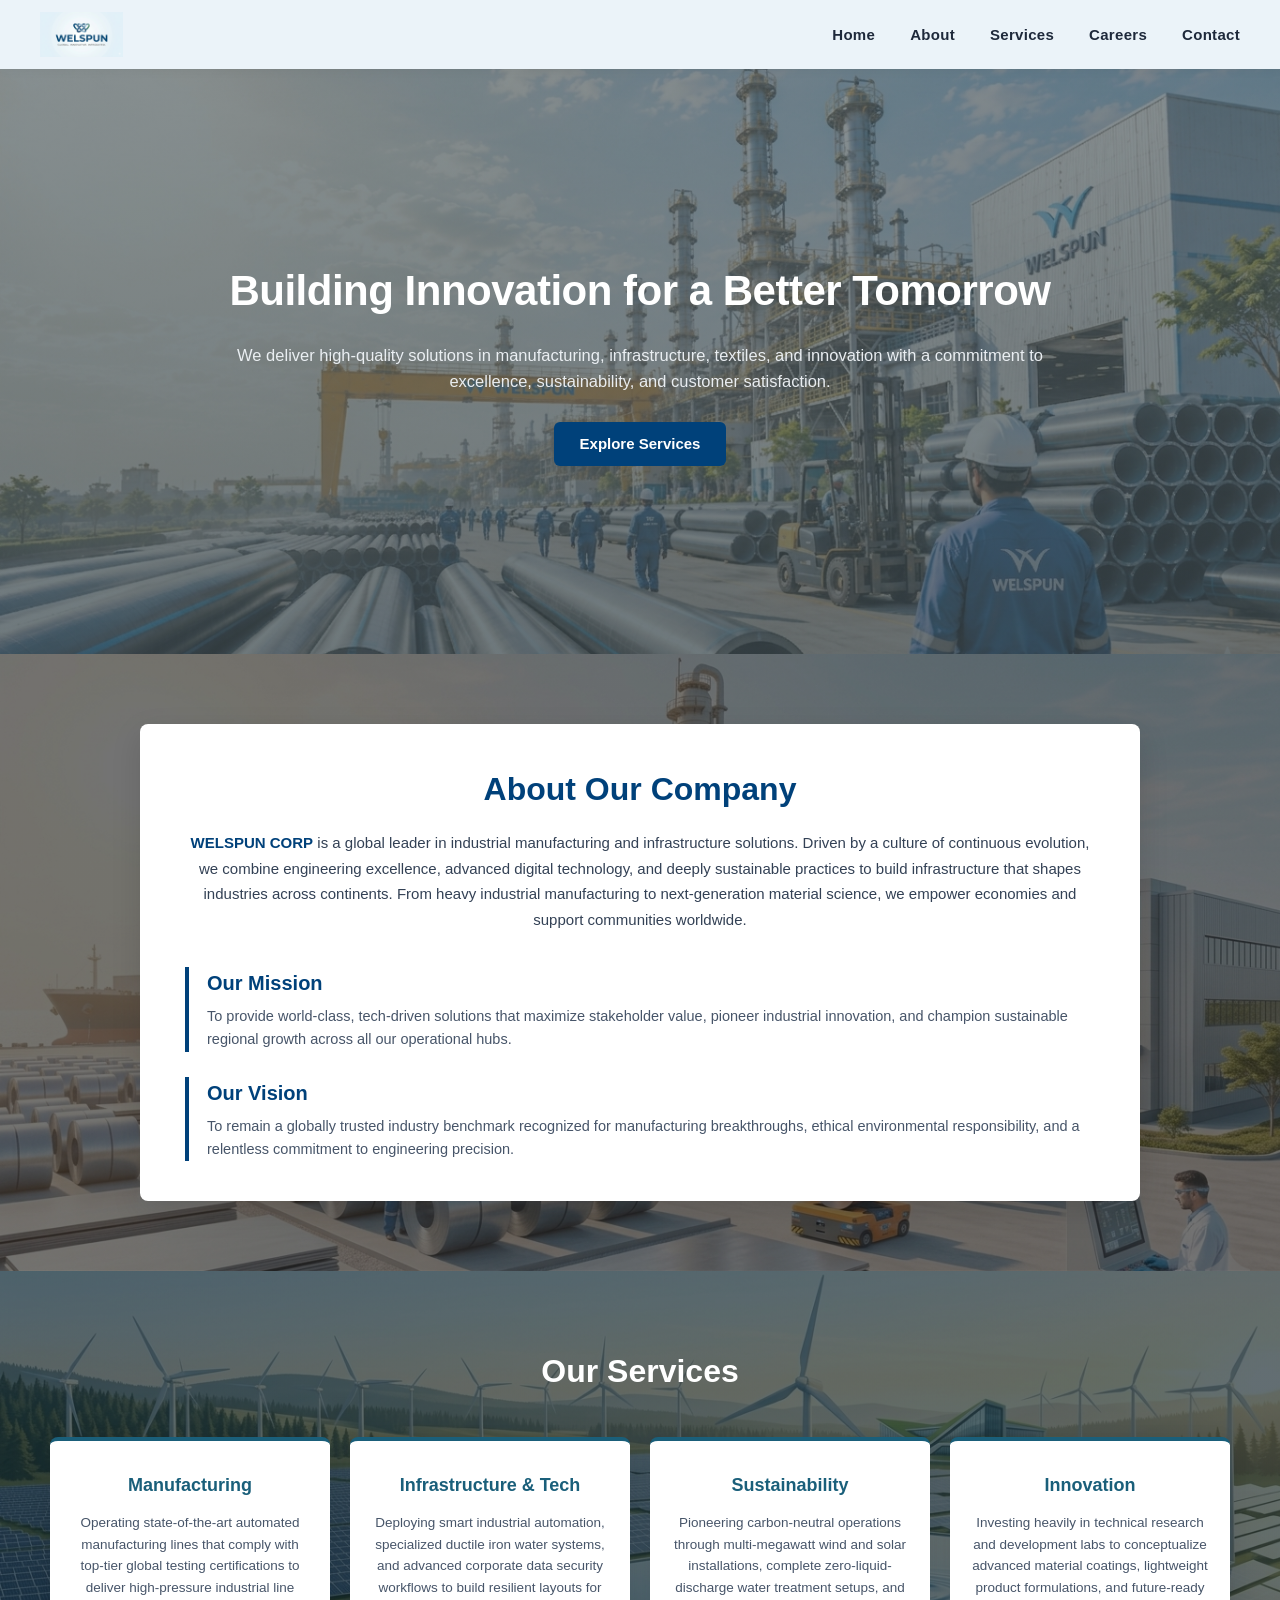
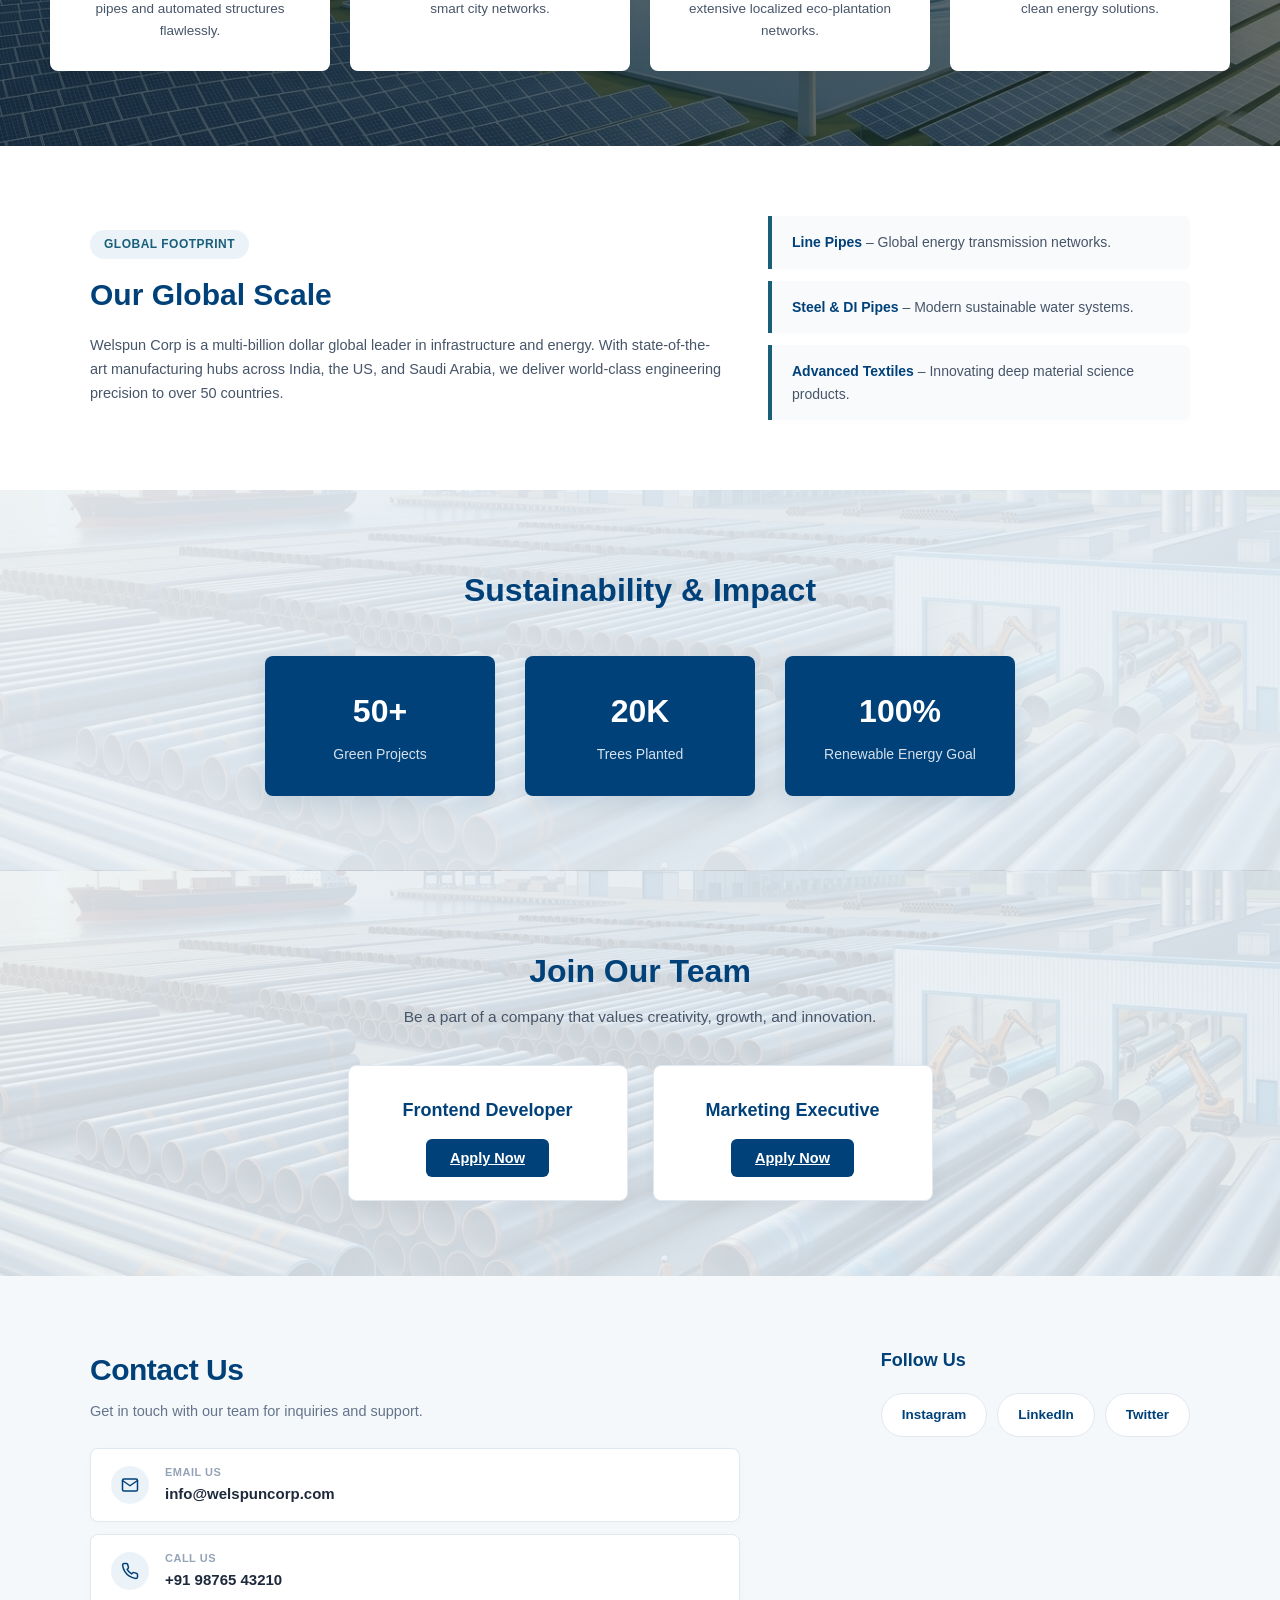
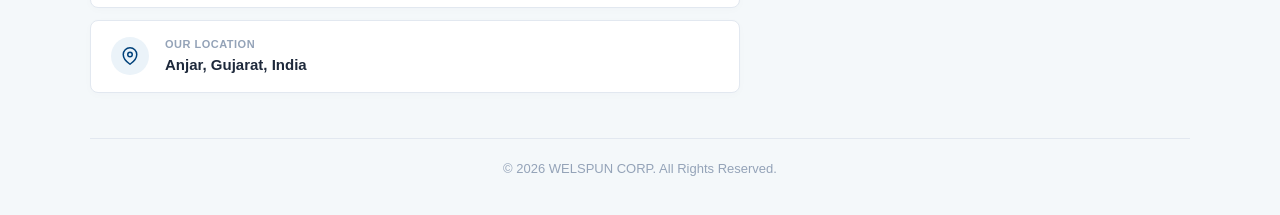
==== index.html @ 08126208 "Rename webpage.html to index.html" ====
<!DOCTYPE html>
<html lang="en">
<head>
    <meta charset="UTF-8">
    <meta name="viewport" content="width=device-width, initial-scale=1.0">
    <title>Welspun Corp Project</title>
    <link rel="stylesheet" href="style.css">
</head>
<body>

    <nav class="navbar">
        <div class="logo">
            <img src="photo_ai.png" alt="Welspun Logo" class="logo-img">
        </div>
        <ul class="nav-links">
            <li><a href="#home">Home</a></li>
            <li><a href="#about">About</a></li>
            <li><a href="#services">Services</a></li>
            <li><a href="#careers">Careers</a></li>
            <li><a href="#contact">Contact</a></li>
        </ul>
    </nav>


    <section id="home" class="hero">
        <div class="hero-content">
            <h1>Building Innovation for a Better Tomorrow</h1>
            <p>We deliver high-quality solutions in manufacturing, infrastructure, textiles, and innovation with a commitment to excellence, sustainability, and customer satisfaction.</p>
            <a href="#about" class="btn">Explore Services</a>
        </div>
    </section>


    <section id="about" class="about">
        <div class="about-container">
            <div class="about-content">
                <h2>About Our Company</h2>
                <p>
                    <span class="company-name">WELSPUN CORP</span> is a global leader in industrial manufacturing and infrastructure solutions. Driven by a culture of continuous evolution, we combine engineering excellence, advanced digital technology, and deeply sustainable practices to build infrastructure that shapes industries across continents. From heavy industrial manufacturing to next-generation material science, we empower economies and support communities worldwide.
                </p>

                <div class="about-points">
                    <div class="point">
                        <h3>Our Mission</h3>
                        <p>To provide world-class, tech-driven solutions that maximize stakeholder value, pioneer industrial innovation, and champion sustainable regional growth across all our operational hubs.</p>
                    </div>
                    <div class="point">
                        <h3>Our Vision</h3>
                        <p>To remain a globally trusted industry benchmark recognized for manufacturing breakthroughs, ethical environmental responsibility, and a relentless commitment to engineering precision.</p>
                    </div>
                </div>
            </div>
        </div>
    </section>


    <section id="services" class="services">
        <h2>Our Services</h2>
        <div class="service-container">
            <div class="service-card">
                <h3>Manufacturing</h3>
                <p>Operating state-of-the-art automated manufacturing lines that comply with top-tier global testing certifications to deliver high-pressure industrial line pipes and automated structures flawlessly.</p>
            </div>
            <div class="service-card">
                <h3>Infrastructure &amp; Tech</h3>
                <p>Deploying smart industrial automation, specialized ductile iron water systems, and advanced corporate data security workflows to build resilient layouts for smart city networks.</p>
            </div>
            <div class="service-card">
                <h3>Sustainability</h3>
                <p>Pioneering carbon-neutral operations through multi-megawatt wind and solar installations, complete zero-liquid-discharge water treatment setups, and extensive localized eco-plantation networks.</p>
            </div>
            <div class="service-card">
                <h3>Innovation</h3>
                <p>Investing heavily in technical research and development labs to conceptualize advanced material coatings, lightweight product formulations, and future-ready clean energy solutions.</p>
            </div>
        </div>
    </section>


    <section class="heritage-section">
        <div class="heritage-container">
            <div class="heritage-text">
                <span class="section-tag">Global Footprint</span>
                <h2>Our Global Scale</h2>
                <p>Welspun Corp is a multi-billion dollar global leader in infrastructure and energy. With state-of-the-art manufacturing hubs across India, the US, and Saudi Arabia, we deliver world-class engineering precision to over 50 countries.</p>
            </div>
            <div class="verticals-mini-grid">
                <div class="mini-card"><strong>Line Pipes</strong> – Global energy transmission networks.</div>
                <div class="mini-card"><strong>Steel &amp; DI Pipes</strong> – Modern sustainable water systems.</div>
                <div class="mini-card"><strong>Advanced Textiles</strong> – Innovating deep material science products.</div>
            </div>
        </div>
    </section>


    <section class="sustainability">
        <h2>Sustainability &amp; Impact</h2>
        <div class="stats-container">
            <div class="stat-box">
                <h3>50+</h3>
                <p>Green Projects</p>
            </div>
            <div class="stat-box">
                <h3>20K</h3>
                <p>Trees Planted</p>
            </div>
            <div class="stat-box">
                <h3>100%</h3>
                <p>Renewable Energy Goal</p>
            </div>
        </div>
    </section>


    <section class="careers" id="careers">
        <h2>Join Our Team</h2>
        <p>Be a part of a company that values creativity, growth, and innovation.</p>

        <div class="job-list">
            <div class="job-card">
                <h3>Frontend Developer</h3>
                <a href="apply-frontend.html" class="apply-btn">Apply Now</a>
            </div>
            <div class="job-card">
                <h3>Marketing Executive</h3>
                <a href="apply-marketing.html" class="apply-btn">Apply Now</a>
            </div>
        </div>
    </section>


    <footer id="contact" class="contact-section">
        <div class="footer-container">
            
            <div class="footer-info">
                <h2>Contact Us</h2>
                <p class="contact-subtitle">Get in touch with our team for inquiries and support.</p>
                
                <div class="contact-cards-grid">
                    <div class="contact-card-item">
                        <div class="icon-wrapper">
                            <svg viewBox="0 0 24 24" fill="none" stroke="currentColor" stroke-width="2" stroke-linecap="round" stroke-linejoin="round">
                                <path d="M4 4h16c1.1 0 2 .9 2 2v12c0 1.1-.9 2-2 2H4c-1.1 0-2-.9-2-2V6c0-1.1.9-2 2-2z"></path>
                                <polyline points="22,6 12,13 2,6"></polyline>
                            </svg>
                        </div>
                        <div class="card-text-content">
                            <span class="card-label">Email Us</span>
                            <a href="mailto:info@welspuncorp.com" class="card-link">info@welspuncorp.com</a>
                        </div>
                    </div>
                    
                    <div class="contact-card-item">
                        <div class="icon-wrapper">
                            <svg viewBox="0 0 24 24" fill="none" stroke="currentColor" stroke-width="2" stroke-linecap="round" stroke-linejoin="round">
                                <path d="M22 16.92v3a2 2 0 0 1-2.18 2 19.79 19.79 0 0 1-8.63-3.07 19.5 19.5 0 0 1-6-6 19.79 19.79 0 0 1-3.07-8.67A2 2 0 0 1 4.11 2h3a2 2 0 0 1 2 1.72 12.84 12.84 0 0 0 .7 2.81 2 2 0 0 1-.45 2.11L8.09 9.91a16 16 0 0 0 6 6l1.27-1.27a2 2 0 0 1 2.11-.45 12.84 12.84 0 0 0 2.81.7A2 2 0 0 1 22 16.92z"></path>
                            </svg>
                        </div>
                        <div class="card-text-content">
                            <span class="card-label">Call Us</span>
                            <a href="tel:+919876543210" class="card-link">+91 98765 43210</a>
                        </div>
                    </div>
                    
                    <div class="contact-card-item">
                        <div class="icon-wrapper">
                            <svg viewBox="0 0 24 24" fill="none" stroke="currentColor" stroke-width="2" stroke-linecap="round" stroke-linejoin="round">
                                <path d="M21 10c0 7-9 13-9 13s-9-6-9-13a9 9 0 0 1 18 0z"></path>
                                <circle cx="12" cy="10" r="3"></circle>
                            </svg>
                        </div>
                        <div class="card-text-content">
                            <span class="card-label">Our Location</span>
                            <span class="card-value">Anjar, Gujarat, India</span>
                        </div>
                    </div>
                </div>
            </div>

            <div class="footer-links">
                <h3>Follow Us</h3>
                <div class="social-grid">
                    <a href="#" class="social-btn">Instagram</a>
                    <a href="#" class="social-btn">LinkedIn</a>
                    <a href="#" class="social-btn">Twitter</a>
                </div>
            </div>

        </div>

        <div class="footer-bottom">
            <p>&copy; 2026 WELSPUN CORP. All Rights Reserved.</p>
        </div>
    </footer>

</body>
</html>
---- style.css ----
/* ===== 1. CSS RESET & GLOBAL STYLES ===== */
* {
    margin: 0;
    padding: 0;
    box-sizing: border-box;
}

html {
    scroll-behavior: smooth;
}

body {
    font-family: 'Poppins', sans-serif;
    color: #ffffff;
    line-height: 1.6; /* Slight increase for better readability at smaller font sizes */
    background-color: #0f2027;
}

/* ===== 2. NAVIGATION BAR ===== */
.navbar {
    display: flex;
    justify-content: space-between;
    align-items: center;
    padding: 12px 40px; /* Refined padding */
    background-color: #EBF3F9;
    box-shadow: 0 2px 10px rgba(0, 0, 0, 0.04);
    position: sticky;
    top: 0;
    z-index: 100;
}

.logo {
    display: flex;
    align-items: center;
}

.logo-img {
    height: auto;
    width: auto;
    max-height: 45px; /* Scaled down slightly from 60px to look sleeker */
    display: block;
}

.nav-links {
    display: flex;
    list-style: none;
    gap: 35px;
}

.nav-links a {
    text-decoration: none;
    color: #1e293b;
    font-size: 15px; /* Tuned down from 18px */
    font-weight: 600;
    letter-spacing: 0.3px;
    transition: color 0.3s ease;
}

.nav-links a:hover {
    color: #00417A;
}

/* ===== 3. HERO SECTION ===== */
.hero {
    height: 65vh; /* Slightly reduced height */
    background-image: linear-gradient(rgba(15, 32, 39, 0.5), rgba(15, 32, 39, 0.6)), url("Gemini_Image.png");
    background-size: cover;
    background-position: center;
    display: flex;
    justify-content: center;
    align-items: center;
    text-align: center;
    padding: 20px;
}

.hero-content {
    width: 100%;
    max-width: 850px;
}

.hero-content h1 {
    font-size: 42px; /* Scaled down from 50px */
    margin-bottom: 18px;
    color: #ffffff;
    font-weight: 700;
    letter-spacing: -0.5px;
}

.hero-content p {
    font-size: 16.5px; /* Tuned down from 20px */
    margin-bottom: 28px;
    color: #f1f5f9;
    opacity: 0.95;
}

.btn {
    background: #00417A;
    color: #ffffff;
    padding: 10px 26px;
    text-decoration: none;
    border-radius: 6px;
    display: inline-block;
    transition: all 0.3s ease;
    font-size: 15px;
    font-weight: 600;
}

.btn:hover {
    background: #002d54;
    transform: translateY(-1px);
}

/* ===== 4. ABOUT SECTION ===== */
.about {
    background-image: linear-gradient(rgba(0, 0, 0, 0.55), rgba(0, 0, 0, 0.55)), url("Generated_Image.png");
    background-size: cover;
    background-position: center;
    background-repeat: no-repeat;
    color: #000000;    
    padding: 70px 30px; /* Reduced vertical padding */
    display: flex;
    justify-content: center;
}

.about-container {
    background-color: #ffffff;
    padding: 40px 45px; /* Adjusted internal breathing room */
    border-radius: 8px; /* Subtle radius matches the rest of your UI */
    max-width: 1000px;
    width: 100%;
    margin: 0 auto;
    text-align: center;
    box-shadow: 0 10px 30px rgba(0, 0, 0, 0.12);
}

.company-name {
    color: #00417A;
    font-weight: 700;
}

.about h2 {
    font-size: 32px; /* Tuned down from 40px */
    margin-bottom: 15px;
    color: #00417A;
    font-weight: 700;
}

.about p {
    font-size: 15px; /* Tuned down from 18px to look sharper */
    color: #334155; 
    line-height: 1.7;
}

.about-points {
    margin-top: 35px;
    display: flex;
    flex-direction: column;
    gap: 25px;
}

.point {
    border-left: 4px solid #00417A;
    padding-left: 18px;
    text-align: left;
}

.point h3 {
    color: #00417A;
    margin-bottom: 6px;
    font-size: 20px; /* Tuned down from 24px */
}

.point p {
    color: #475569; 
    line-height: 1.6;
    font-size: 14.5px;
}

/* ====== 5. SERVICES SECTION ====== */
.services {
    background-image: linear-gradient(rgba(15, 32, 39, 0.65), rgba(15, 32, 39, 0.65)), url("Gemini_Gen.png");
    background-size: cover;
    background-position: center;
    padding: 75px 20px; /* Scaled back padding */
    text-align: center;
}

.services h2 {
    color: #ffffff;
    font-size: 32px; /* Tuned down from 40px */
    margin-bottom: 40px;
    font-weight: 700;
}

.service-container {
    display: flex;
    justify-content: center;
    align-items: stretch;
    gap: 20px;
    max-width: 1200px; 
    margin: 0 auto;
    width: 100%;
}

.service-card {
    background-color: #FFFFFF;
    border-radius: 8px; 
    padding: 30px 20px;
    flex: 1 1 220px;
    max-width: 280px;
    box-shadow: 0 4px 20px rgba(0, 0, 0, 0.08);
    transition: all 0.3s ease-in-out;
    border-top: 4px solid #1A5F7A;
    display: flex;
    flex-direction: column;
}

.service-card h3 {
    color: #1A5F7A;
    font-size: 18px; /* Tuned down from 20px */
    margin-bottom: 12px;
    font-weight: 700;
}

.service-card p {
    color: #475569;
    font-size: 13.5px; /* Cleaned up text density */
    line-height: 1.6;
}

.service-card:hover {
    transform: translateY(-6px);
    box-shadow: 0 15px 30px rgba(26, 95, 122, 0.15);
}

/* ===== 6. HERITAGE GLOBAL OVERVIEW ===== */
.heritage-section {
    background-color: #ffffff;
    color: #333333;
    padding: 70px 30px;
}

.heritage-container {
    display: flex;
    max-width: 1100px;
    margin: 0 auto;
    gap: 45px;
    align-items: center;
}

.heritage-text {
    flex: 1.2;
}

.section-tag {
    display: inline-block;
    color: #1A5F7A;
    background-color: #EBF3F9;
    padding: 5px 14px;
    font-size: 12px;
    font-weight: 700;
    text-transform: uppercase;
    letter-spacing: 0.5px;
    border-radius: 20px;
    margin-bottom: 12px;
}

.heritage-text h2 {
    font-size: 30px; /* Balanced scale */
    color: #00417A;
    margin-bottom: 15px;
    font-weight: 700;
}

.heritage-text p {
    font-size: 14.5px;
    line-height: 1.65;
    color: #475569;
}

.verticals-mini-grid {
    flex: 0.8;
    display: flex;
    flex-direction: column;
    gap: 12px;
}

.mini-card {
    background-color: #F8FAFC;
    padding: 15px 20px;
    border-left: 4px solid #1A5F7A;
    font-size: 14px;
    color: #475569;
    border-radius: 0 6px 6px 0;
    box-shadow: 0 2px 4px rgba(0,0,0,0.01);
}

.mini-card strong {
    color: #00417A;
}

/* ===== 7. SUSTAINABILITY SECTION ===== */
.sustainability {
    background-image: linear-gradient(rgba(235, 243, 249, 0.88), rgba(235, 243, 249, 0.92)), url("image_gemini.png");
    background-size: cover;
    background-position: center;
    padding: 75px 20px;
    text-align: center;
}

.sustainability h2 {
    color: #00417A;
    font-size: 32px;
    margin-bottom: 40px;
    font-weight: 700;
}

.stats-container {
    display: flex;
    justify-content: center; 
    align-items: center;     
    gap: 30px;
    flex-wrap: wrap;         
    max-width: 1000px;
    margin: 0 auto;          
}

.stat-box {
    background: #00417A; 
    border-radius: 8px;
    padding: 30px 20px;
    width: 230px; /* Reduced from 260px */
    color: #FFFFFF;
    box-shadow: 0 8px 20px rgba(0, 65, 122, 0.1);    
    transition: transform 0.3s ease;
}

.stat-box h3 {
    font-size: 32px; /* Adjusted down from 36px */
    margin: 0 0 6px 0;
    font-weight: 700;
}

.stat-box p {
    font-size: 14px;
    margin: 0;
    opacity: 0.9;
    font-weight: 500;
    color: #EBF3F9; 
}

/* ===== 8. CAREERS SECTION ===== */
.careers {
    background-image: linear-gradient(rgba(235, 243, 249, 0.85), rgba(235, 243, 249, 0.88)), url("image_gemini.png");
    background-size: cover;
    background-position: center;
    padding: 75px 20px;
    text-align: center;
}

.careers h2 {
    color: #00417A;
    font-size: 32px;
    margin-bottom: 8px;
    font-weight: 800;
}

.careers > p {
    color: #475569;
    font-size: 15.5px; /* Cleaned down from 18px */
    margin-bottom: 35px;
}

.job-list {
    display: flex;
    justify-content: center; 
    align-items: center;     
    gap: 25px;
    flex-wrap: wrap;         
    max-width: 800px;
    margin: 0 auto;          
}

.job-card {
    background-color: #FFFFFF;   
    border: 1px solid #E2E8F0;
    border-radius: 8px; 
    padding: 30px 25px; /* Tighter padding values */
    width: 280px;
    text-align: center;
    box-shadow: 0 6px 20px rgba(0, 0, 0, 0.04);
    transition: all 0.3s ease;
}

.job-card h3 {
    color: #00417A; 
    font-size: 18px; /* Balanced sizing */
    margin-bottom: 20px;
    font-weight: 700;
}

.apply-btn {
    background-color: #00417A; 
    color: #FFFFFF;
    border: none;
    padding: 11px 24px;
    font-size: 14.5px;
    font-weight: 600;
    border-radius: 6px;
    cursor: pointer;
    transition: all 0.2s ease;
    width: 100%;
}

.apply-btn:hover {
    background-color: #002D54; 
    box-shadow: 0 4px 12px rgba(0, 65, 122, 0.2);
}

.job-card:hover {
    border-color: #00417A;
    transform: translateY(-4px);
}

/* ===== 9. FOOTER / CONTACT SECTION ===== */
.contact-section {
    background-color: #F4F8FA;
    padding: 70px 20px 35px 20px; /* Reduced top spacing */
    color: #333333;
}

.footer-container {
    display: flex;
    justify-content: space-between;
    align-items: flex-start;
    max-width: 1100px; 
    margin: 0 auto;
    flex-wrap: wrap;
    gap: 40px;
}

.footer-info {
    flex: 1;
    min-width: 300px;
    max-width: 650px;
    text-align: left;
}

.footer-info h2 {
    font-size: 30px; /* Optimized scale */
    margin-bottom: 6px;
    color: #00417A; 
    font-weight: 800;
    letter-spacing: -0.5px;
}

.contact-subtitle {
    font-size: 14.5px;
    color: #64748B;
    margin-bottom: 25px;
}

.contact-cards-grid {
    display: flex;
    flex-direction: column;
    gap: 12px;
    width: 100%;
}

.contact-card-item {
    display: flex;
    align-items: center;
    gap: 16px;
    background-color: #ffffff; 
    padding: 15px 20px; /* Made list components much sleeker */
    border-radius: 8px;
    border: 1px solid #E2E8F0;
    box-shadow: 0 2px 8px rgba(0, 65, 122, 0.02);
    transition: all 0.25s ease;
}

.contact-card-item:hover {
    transform: translateX(4px);
    border-color: #00417A;
}

.icon-wrapper {
    width: 38px; /* Perfectly downscaled indicators */
    height: 38px;
    background-color: #EBF3F9; 
    border-radius: 50%;
    display: flex;
    justify-content: center;
    align-items: center;
    flex-shrink: 0;
}

.contact-card-item:hover .icon-wrapper {
    background-color: #00417A; 
}

.icon-wrapper svg {
    width: 18px;
    height: 18px;
    color: #00417A;
}

.contact-card-item:hover .icon-wrapper svg {
    color: #ffffff;
}

.card-text-content {
    display: flex;
    flex-direction: column;
    text-align: left;
}

.card-label {
    font-size: 11px;
    text-transform: uppercase;
    letter-spacing: 0.5px;
    font-weight: 600;
    color: #94A3B8; 
}

.card-link, .card-value {
    font-size: 15px; /* Downsized cleanly from 18px */
    font-weight: 600;
    color: #1E293B;
    text-decoration: none;
}

.card-link:hover {
    color: #00417A;
}

.footer-links {
    min-width: 220px;
    text-align: left;
}

.footer-links h3 {
    font-size: 18px;
    margin-bottom: 18px;
    font-weight: 700;
    color: #00417A;
}

.social-grid {
    display: flex;
    gap: 10px;
    flex-wrap: wrap;
}

.social-btn {
    color: #00417A;
    text-decoration: none;
    font-size: 13.5px;
    font-weight: 600;
    padding: 10px 20px;
    border: 1px solid #E2E8F0;
    border-radius: 30px;
    background-color: #ffffff;
    transition: all 0.25s ease;
}

.social-btn:hover {
    background-color: #00417A;
    border-color: #00417A;
    color: #ffffff;
    transform: translateY(-2px);
}

.footer-bottom {
    max-width: 1100px;
    margin: 45px auto 0 auto;
    padding-top: 20px;
    border-top: 1px solid #E2E8F0;
    text-align: center;
}

.footer-bottom p {
    font-size: 13px;
    color: #94A3B8;
}

/* ===== 10. RESPONSIVE MEDIA QUERIES ===== */
@media (max-width: 1024px) {
    .service-container {
        flex-wrap: wrap;
    }
    .heritage-container {
        flex-direction: column;
        gap: 25px;
    }
    .heritage-text, .verticals-mini-grid {
        width: 100%;
    }
}

@media (max-width: 768px) {
    .hero-content h1 {
        font-size: 32px;
    }

    .navbar {
        flex-direction: column;
        gap: 12px;
        padding: 15px;
    }

    .nav-links {
        flex-direction: column;
        align-items: center;
        gap: 12px;
    }
    
    .footer-container {
        flex-direction: column;
        align-items: center;
        text-align: center;
        gap: 35px;
    }
    
    .footer-links {
        width: 100%;
        text-align: center;
    }
    
    .social-grid {
        justify-content: center;
    }
}
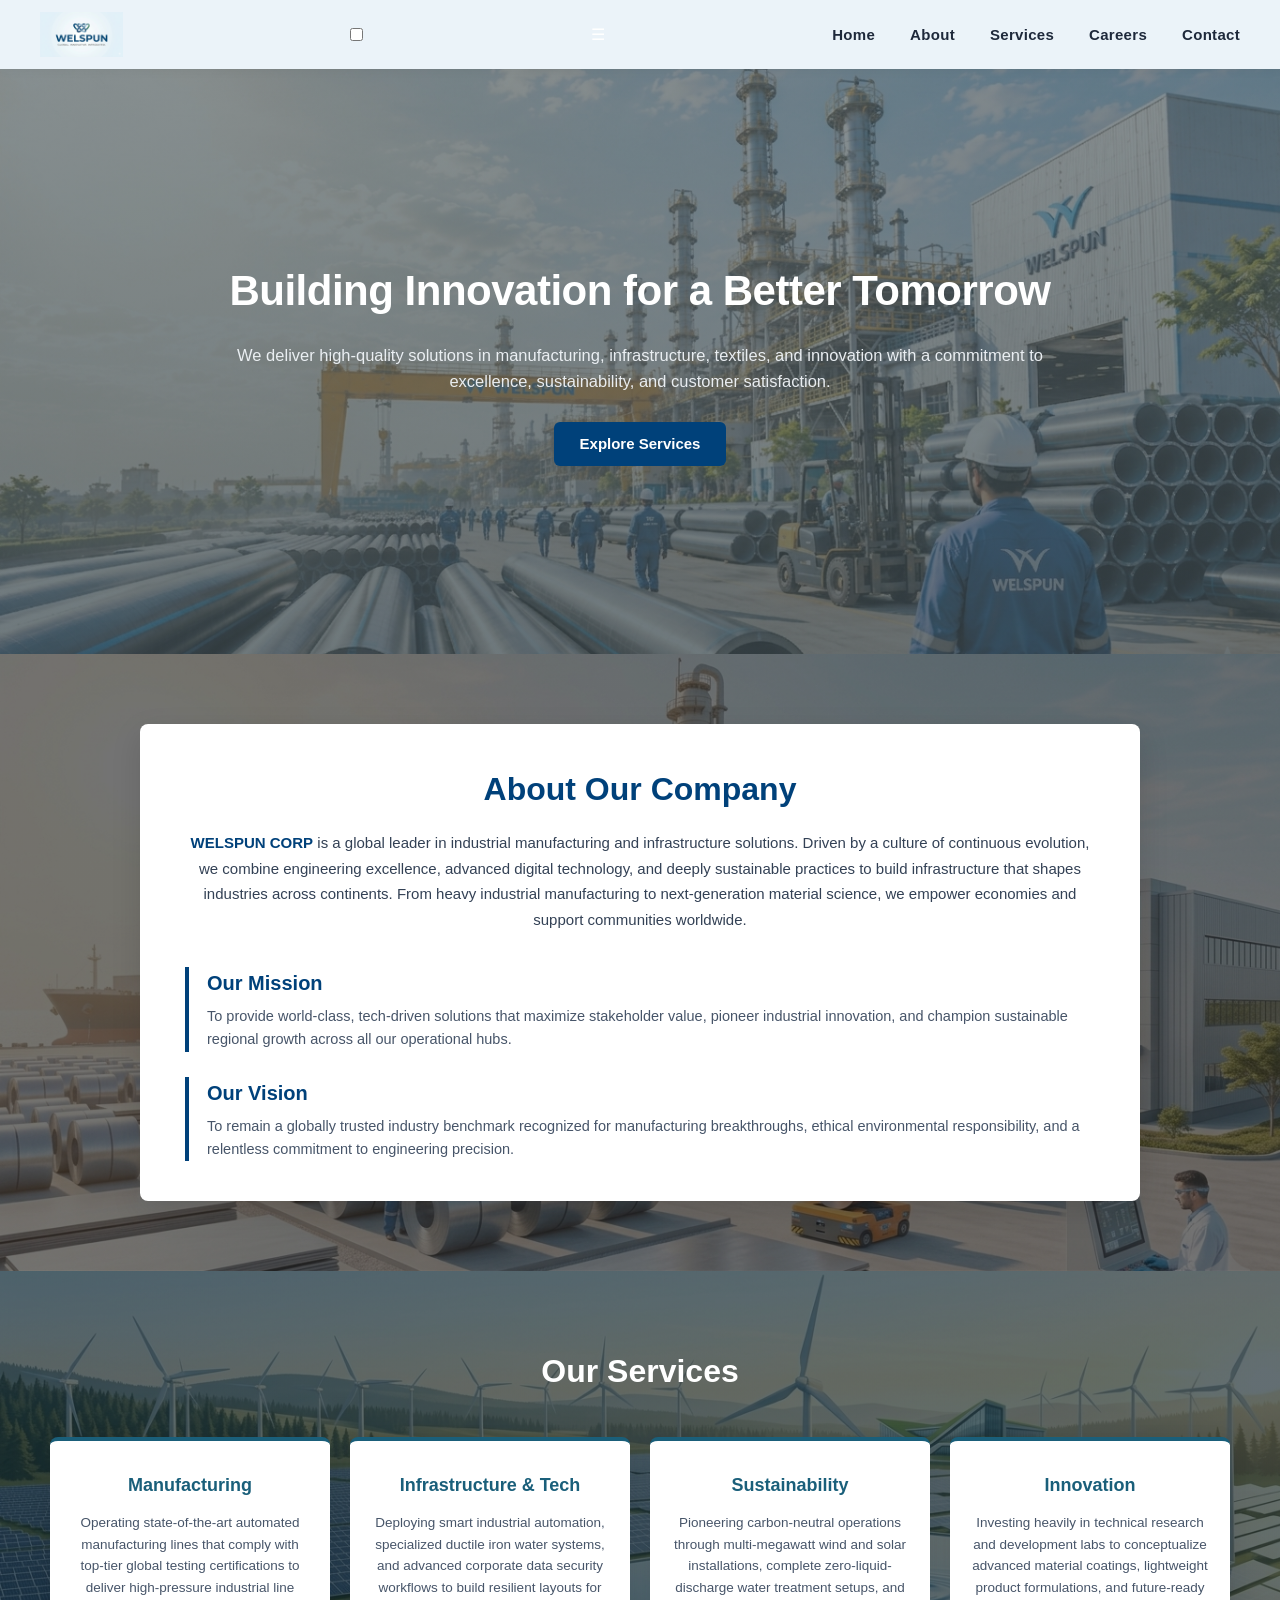
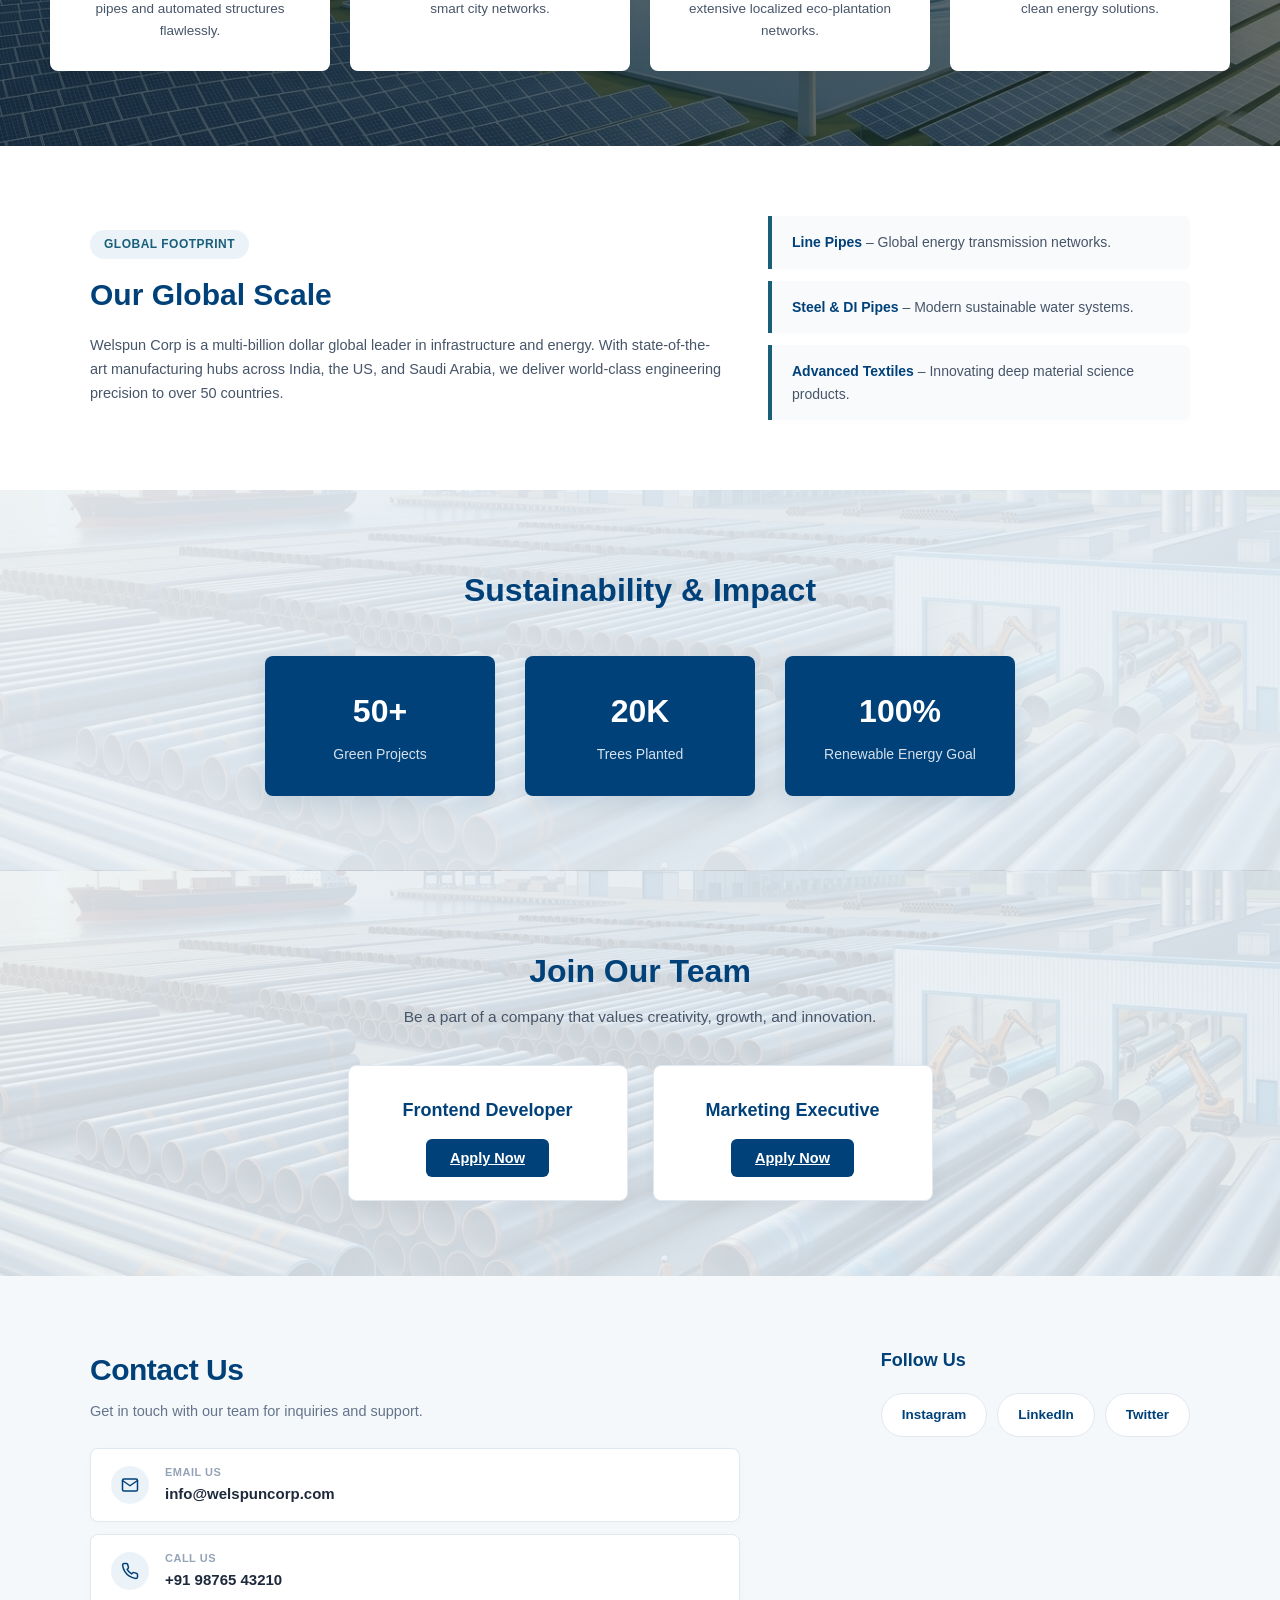
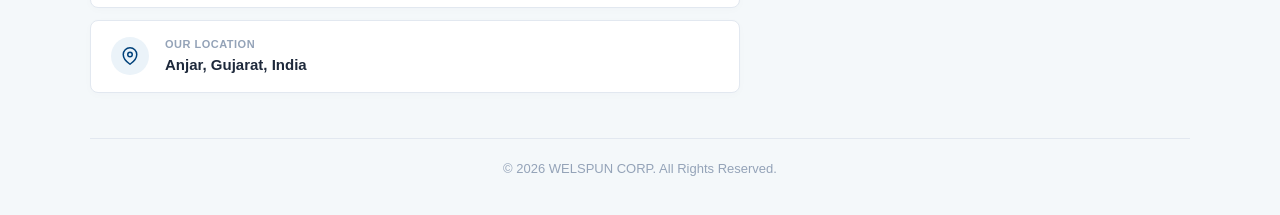
==== commit 6e9e44b2: "Update index.html" ====
--- a/index.html
+++ b/index.html
@@ -12,6 +12,13 @@
         <div class="logo">
             <img src="photo_ai.png" alt="Welspun Logo" class="logo-img">
         </div>
+        
+        <input type="checkbox" id="menu-checkbox" class="menu-checkbox">
+
+        <label for="menu-checkbox" class="menu-toggle">
+            ☰
+        </label>
+
         <ul class="nav-links">
             <li><a href="#home">Home</a></li>
             <li><a href="#about">About</a></li>
